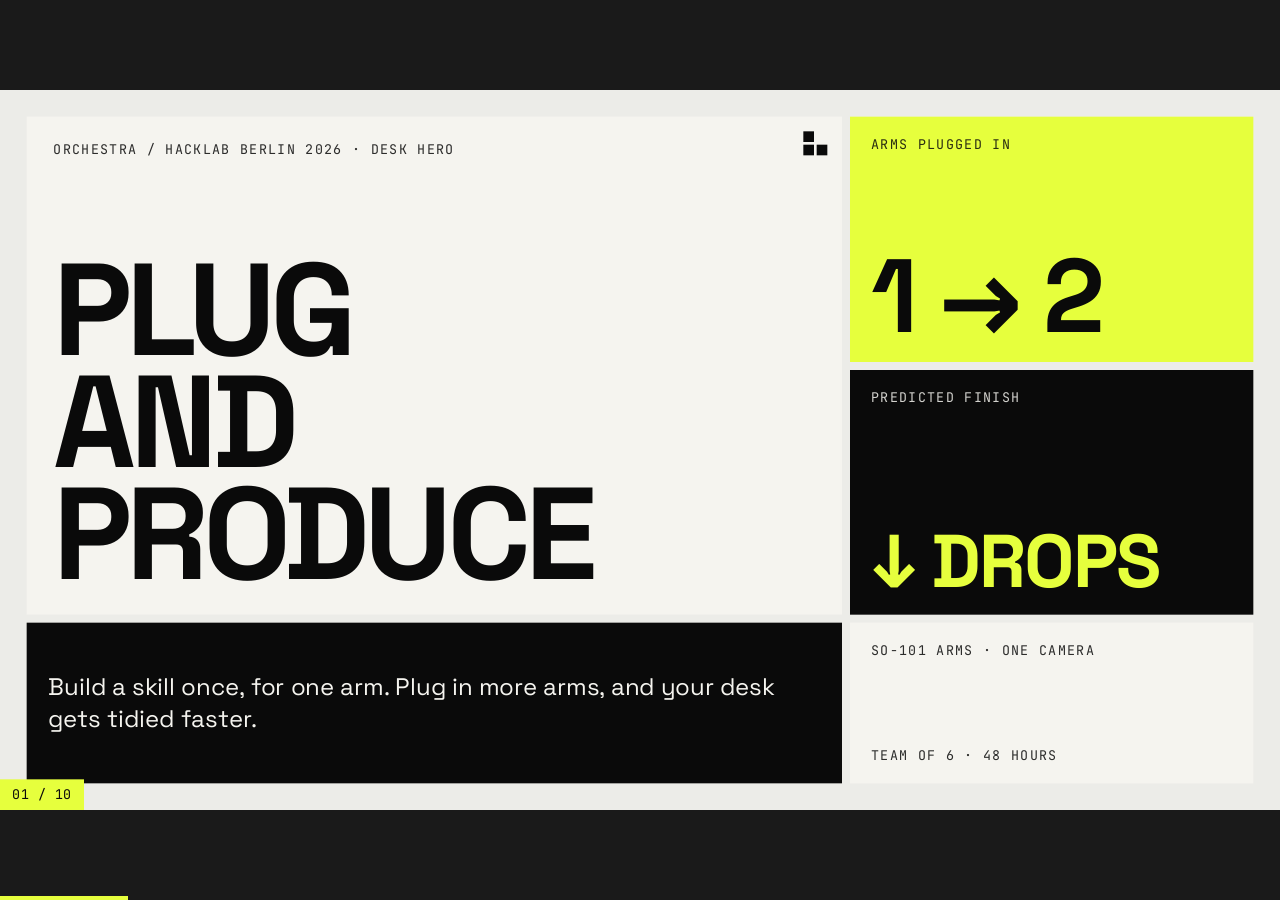
==== docs/deck/index.html @ 1a82397e "Pitch deck online: docs/deck (published copy of presentation/index.html on the presentation branch, " ====
<!DOCTYPE html>
<html lang="en">
<head>
<meta charset="UTF-8">
<meta name="viewport" content="width=device-width, initial-scale=1.0">
<title>Plug and Produce · Orchestra</title>

<!-- Fonts: Space Grotesk (display + body), JetBrains Mono (labels) -->
<link rel="preconnect" href="https://fonts.googleapis.com">
<link rel="preconnect" href="https://fonts.gstatic.com" crossorigin>
<link href="https://fonts.googleapis.com/css2?family=Space+Grotesk:wght@400;500;700&family=JetBrains+Mono:wght@400;500&display=swap" rel="stylesheet">

<style>
/* ===========================================
   THEME: Neo-Grid Bold
   Change these to restyle the whole deck
   =========================================== */
:root {
    --paper: #F5F4EF;
    --bg: #ECECE8;
    --ink: #0A0A0A;
    --lemon: #E6FF3D;
    --muted: #8A8A85;
    --stage-bg: #1A1A1A;
    --slide-bg: var(--bg);

    --font-display: 'Space Grotesk', 'Helvetica Neue', Helvetica, Arial, sans-serif;
    --font-mono: 'JetBrains Mono', ui-monospace, monospace;

    --ease-out-expo: cubic-bezier(0.16, 1, 0.3, 1);
}

* { margin: 0; padding: 0; box-sizing: border-box; }

/* ===========================================
   FIXED 16:9 STAGE: MANDATORY BASE STYLES
   (viewport-base.css, included in full)
   =========================================== */
html,
body {
    width: 100%;
    height: 100%;
    margin: 0;
    overflow: hidden;
    background: var(--stage-bg, #000);
}

.deck-viewport {
    position: fixed;
    inset: 0;
    overflow: hidden;
    background: var(--stage-bg, #000);
}

.deck-stage {
    position: absolute;
    left: 0;
    top: 0;
    width: 1920px;
    height: 1080px;
    overflow: hidden;
    transform-origin: 0 0;
    background: var(--slide-bg, #fff);
}

.slide {
    position: absolute;
    inset: 0;
    width: 1920px;
    height: 1080px;
    overflow: hidden;
    display: block;
    visibility: hidden;
    opacity: 0;
    pointer-events: none;
    background: var(--slide-bg, #fff);
}

.slide.active,
.slide.visible {
    visibility: visible;
    opacity: 1;
    pointer-events: auto;
    z-index: 1;
}

img,
video,
canvas,
svg {
    max-width: 100%;
    max-height: 100%;
}

.deck-controls {
    position: fixed;
    left: 50%;
    bottom: 22px;
    transform: translateX(-50%);
    z-index: 1000;
}

@media print {
    html,
    body {
        width: 1920px;
        height: auto;
        overflow: visible;
        background: #fff;
    }

    .deck-viewport {
        position: static;
        overflow: visible;
        background: #fff;
    }

    .deck-stage {
        position: static;
        width: auto;
        height: auto;
        transform: none !important;
        background: none;
    }

    .slide {
        position: relative;
        display: block !important;
        visibility: visible !important;
        opacity: 1 !important;
        pointer-events: auto !important;
        width: 1920px;
        height: 1080px;
        break-after: page;
        page-break-after: always;
    }

    .slide:last-child {
        break-after: auto;
        page-break-after: auto;
    }

    .deck-controls {
        display: none !important;
    }
}

@media (prefers-reduced-motion: reduce) {
    *,
    *::before,
    *::after {
        animation-duration: 0.01ms !important;
        transition-duration: 0.2s !important;
    }
}

/* ===========================================
   GRID FRAME: 12 columns x 8 rows, 40px inset, 12px gaps
   Place panels with inline grid-column / grid-row spans
   =========================================== */
.slide { font-family: var(--font-display); color: var(--ink); }

.frame {
    position: absolute;
    inset: 40px;
    display: grid;
    grid-template-columns: repeat(12, 1fr);
    grid-template-rows: repeat(8, 1fr);
    gap: 12px;
}

/* ===========================================
   PANELS: paper (default), ink (inverted), lemon (signal)
   No radius, no shadow: depth comes from color adjacency
   =========================================== */
.p {
    position: relative;
    overflow: hidden;
    background: var(--paper);
    padding: 28px 32px;
    display: flex;
    flex-direction: column;
    gap: 18px;
    min-width: 0;
    min-height: 0;
}
.p.ink { background: var(--ink); color: var(--paper); }
.p.lemon { background: var(--lemon); color: var(--ink); }
.p.between { justify-content: space-between; }
.p.end { justify-content: flex-end; }
.p.pad-lg { padding: 36px 40px; }
/* Card bodies reserve equal lines so headlines in a row line up */
.p.between > div:last-child > p.bsm { min-height: 4.35em; }
.p.between > div:last-child > p.body { min-height: 2.7em; }

/* ===========================================
   TYPOGRAPHY
   Display = Space Grotesk 700 uppercase; body = 400 mixed case;
   labels = JetBrains Mono uppercase, tracked
   =========================================== */
.lab {
    font: 400 20px/1.35 var(--font-mono);
    letter-spacing: 0.1em;
    text-transform: uppercase;
    opacity: 0.85;
}
.lab-sm { font: 400 16px/1.4 var(--font-mono); letter-spacing: 0.1em; text-transform: uppercase; opacity: 0.8; }

.display, .title, .sub, .ch, .h3, .stat, .stat-lg, .stat-sm, .secnum {
    font-family: var(--font-display);
    font-weight: 700;
    text-transform: uppercase;
}
.display { font-size: 132px; line-height: 0.92; letter-spacing: -0.02em; }
.title   { font-size: 88px;  line-height: 0.95; letter-spacing: -0.015em; }
.sub     { font-size: 56px;  line-height: 1.0;  letter-spacing: -0.01em; }
.ch      { font-size: 44px;  line-height: 1.0;  letter-spacing: -0.01em; }
.h3      { font-size: 30px;  line-height: 1.05; letter-spacing: -0.005em; }
.stat    { font-size: 156px; line-height: 0.9;  letter-spacing: -0.03em; }
.stat-lg { font-size: 240px; line-height: 0.85; letter-spacing: -0.04em; }
.stat-sm { font-size: 96px;  line-height: 0.9;  letter-spacing: -0.03em; }
.secnum  { font-size: 320px; line-height: 0.85; letter-spacing: -0.05em; }

.body    { font: 400 28px/1.35 var(--font-display); }
.body-lg { font: 400 36px/1.3 var(--font-display); }
.bsm     { font: 400 22px/1.45 var(--font-display); }
.mono { font-family: var(--font-mono); }

/* Headline emphasis: <mark> = lemon swatch, <em> = lemon color, upright */
mark { background: var(--lemon); color: var(--ink); padding: 0 8px; }
em { font-style: normal; color: var(--lemon); }
.p.lemon em, .p:not(.ink) em { color: var(--ink); background: var(--lemon); padding: 0 6px; }

/* ===========================================
   DECORATIVE MARKS
   =========================================== */
.corner {
    position: absolute; top: 22px; right: 22px;
    width: 36px; height: 36px;
    display: grid; grid-template: 1fr 1fr / 1fr 1fr; gap: 4px;
}
.corner i { background: currentColor; }
.corner i:nth-child(2) { background: transparent; }

.blockmark {
    width: 96px; height: 96px;
    display: grid; grid-template: 1fr 1fr / 1fr 1fr; gap: 6px;
}
.blockmark i:nth-child(1), .blockmark i:nth-child(4) { background: currentColor; }

/* Page-number tag, bottom-left of every slide */
.pagenum {
    position: absolute; left: 0; bottom: 0; z-index: 2;
    font: 400 20px var(--font-mono); letter-spacing: 0.04em;
    padding: 10px 18px;
    background: var(--paper); color: var(--ink);
}
.pagenum.invert { background: var(--ink); color: var(--paper); }
.pagenum.lemon { background: var(--lemon); color: var(--ink); }

/* Status chips (0-radius "pills") */
.chips { display: flex; flex-wrap: wrap; gap: 12px; }
.chip {
    font: 500 20px var(--font-mono); letter-spacing: 0.08em; text-transform: uppercase;
    padding: 8px 14px; border: 1.5px solid currentColor;
}
.chip.yes { background: var(--lemon); color: var(--ink); border-color: var(--ink); }

/* ===========================================
   REVEAL ANIMATION: panels rise in, staggered, when a slide becomes visible
   =========================================== */
.frame > .p {
    opacity: 0;
    transform: translateY(24px);
    transition: opacity 0.55s var(--ease-out-expo), transform 0.55s var(--ease-out-expo);
}
.slide.visible .frame > .p { opacity: 1; transform: none; }
.frame > .p:nth-child(1) { transition-delay: 0.05s; }
.frame > .p:nth-child(2) { transition-delay: 0.15s; }
.frame > .p:nth-child(3) { transition-delay: 0.25s; }
.frame > .p:nth-child(4) { transition-delay: 0.35s; }
.frame > .p:nth-child(5) { transition-delay: 0.45s; }
.frame > .p:nth-child(6) { transition-delay: 0.55s; }
.frame > .p:nth-child(7) { transition-delay: 0.65s; }
.frame > .p:nth-child(8) { transition-delay: 0.75s; }

/* ===========================================
   SLIDE 3: LIVE COUNTDOWN WIDGET (example numbers, see slide 6)
   =========================================== */
.clock-time {
    font: 700 132px/0.9 var(--font-display); letter-spacing: -0.03em;
    color: var(--lemon); font-variant-numeric: tabular-nums;
}
.lanes { display: grid; gap: 14px; }
.lane { display: grid; grid-template-columns: 92px 1fr; align-items: center; gap: 14px; opacity: 0.25; transition: opacity 0.4s; }
.lane.on { opacity: 1; }
.lane .bar { height: 34px; display: flex; gap: 6px; }
.lane .bar i { display: block; height: 100%; background: var(--paper); transform: scaleX(0); transform-origin: left; transition: transform 0.6s var(--ease-out-expo); }
.lane.on .bar i { transform: scaleX(1); }
.lane .bar i.l { background: var(--lemon); }
.limit-tag { align-self: flex-start; }

/* ===========================================
   SLIDE 4: FLOW ARROW
   =========================================== */
.arrow { width: 56px; height: 56px; position: absolute; right: 24px; top: 24px; }

/* ===========================================
   SLIDE 5: DEMO BEATS
   =========================================== */
.film { position: relative; padding: 0; overflow: hidden; background: var(--ink); }
.film video { position: absolute; inset: 0; width: 100%; height: 100%; object-fit: contain; background: var(--ink); }
.film .missing { position: absolute; inset: 0; display: none; align-items: center; justify-content: center; text-align: center; padding: 40px; color: var(--paper); font: 500 24px/1.4 var(--font-mono); }
.film.nofilm video { display: none; }
.film.nofilm .missing { display: flex; }
.beats { list-style: none; display: grid; gap: 30px; }
.beats li { display: grid; grid-template-columns: 72px 1fr; gap: 20px; align-items: baseline; }
.beats .n { font: 500 24px var(--font-mono); letter-spacing: 0.06em; color: var(--lemon); }
.beats .t { font: 400 30px/1.3 var(--font-display); }
.beats b { font-weight: 700; text-transform: uppercase; letter-spacing: -0.005em; }

/* ===========================================
   SLIDE 6: BAR CHART (ideal 1/N vs lower bound)
   =========================================== */
.chart { flex: 1; display: grid; grid-template-columns: repeat(4, 1fr); gap: 40px; align-items: end;
         border-left: 2px solid var(--ink); border-bottom: 2px solid var(--ink); padding: 0 32px; min-height: 0; }
.grp { height: 100%; display: flex; align-items: flex-end; gap: 10px; position: relative; }
.bar-v { flex: 1; position: relative; transform: scaleY(0); transform-origin: bottom; transition: transform 0.8s var(--ease-out-expo); }
.slide.visible .bar-v { transform: scaleY(1); }
.grp:nth-child(2) .bar-v { transition-delay: 0.15s; }
.grp:nth-child(3) .bar-v { transition-delay: 0.3s; }
.grp:nth-child(4) .bar-v { transition-delay: 0.45s; }
.bar-v.a { background: var(--ink); }
.bar-v.b { background: var(--lemon); border: 1.5px solid var(--ink); }
.bar-v span { position: absolute; top: -34px; left: 0; right: 0; text-align: center; font: 500 20px var(--font-mono); }
.xaxis { display: grid; grid-template-columns: repeat(4, 1fr); gap: 40px; padding: 0 32px 0 34px; }
.xaxis div { text-align: center; }
.legend { display: flex; gap: 28px; align-items: center; }
.sw { display: inline-block; width: 22px; height: 22px; vertical-align: -4px; margin-right: 10px; }
.sw.a { background: var(--ink); }
.sw.b { background: var(--lemon); border: 1.5px solid var(--ink); }
.formula { font: 500 38px/1.35 var(--font-mono); letter-spacing: 0.01em; }
.formula u { text-decoration: none; border-bottom: 3px solid var(--lemon); }

/* ===========================================
   PRESENTER CHROME (outside the stage)
   Progress bar, notes overlay (N), edit toggle (E)
   =========================================== */
.progress { position: fixed; left: 0; bottom: 0; height: 4px; background: var(--lemon); z-index: 1001; transition: width 0.3s; }
.notes { display: none; }
#notesPanel {
    position: fixed; left: 0; right: 0; bottom: 0; z-index: 1002;
    background: rgba(10, 10, 10, 0.92); color: var(--paper);
    font: 400 18px/1.5 var(--font-display); padding: 18px 28px 24px;
    transform: translateY(100%); transition: transform 0.25s;
}
#notesPanel.show { transform: none; }
#notesPanel .lab { color: var(--lemon); margin-bottom: 6px; }

.edit-hotzone { position: fixed; top: 0; left: 0; width: 80px; height: 80px; z-index: 10000; cursor: pointer; }
.edit-toggle {
    position: fixed; top: 16px; left: 16px; z-index: 10001;
    font: 500 14px var(--font-mono); letter-spacing: 0.08em; text-transform: uppercase;
    background: var(--lemon); color: var(--ink); border: 0; padding: 10px 14px; cursor: pointer;
    opacity: 0; pointer-events: none; transition: opacity 0.3s ease;
}
.edit-toggle.show, .edit-toggle.active { opacity: 1; pointer-events: auto; }
body.editing .deck-stage [contenteditable="true"]:focus { outline: 3px dashed var(--lemon); outline-offset: 4px; }
</style>
</head>
<body>
<div class="deck-viewport">
<main class="deck-stage" id="deckStage">

<!-- =========================================================
     01 / COVER
     ========================================================= -->
<section class="slide" aria-label="Plug and Produce">
  <div class="frame">
    <div class="p pad-lg between" style="grid-column:1/span 8;grid-row:1/span 6">
      <div class="lab">Orchestra / HackLab Berlin 2026 &middot; Desk Hero</div>
      <div class="corner"><i></i><i></i><i></i><i></i></div>
      <h1 class="display" style="font-size:196px;line-height:.86;letter-spacing:-.045em">Plug<br>and<br>Produce</h1>
    </div>
    <div class="p lemon between" style="grid-column:9/span 4;grid-row:1/span 3">
      <div class="lab">Arms plugged in</div>
      <div class="stat">1&nbsp;&rarr;&nbsp;2</div>
    </div>
    <div class="p ink between" style="grid-column:9/span 4;grid-row:4/span 3">
      <div class="lab">Predicted finish</div>
      <div class="stat-sm" style="font-size:112px;color:var(--lemon)">&darr;&nbsp;Drops</div>
    </div>
    <div class="p ink" style="grid-column:1/span 8;grid-row:7/span 2;justify-content:center">
      <p class="body-lg">Build a skill once, for one arm. Plug in more arms, and your desk gets tidied faster.</p>
    </div>
    <div class="p between" style="grid-column:9/span 4;grid-row:7/span 2">
      <div class="lab">SO-101 arms &middot; one camera</div>
      <div class="lab">Team of 6 &middot; 48 hours</div>
    </div>
  </div>
  <div class="pagenum lemon">01 / 10</div>
  <aside class="notes">We're Orchestra. Your desk is a mess. Point a camera at it and the arms tidy it. In a hurry? Plug in another arm and watch the finish time drop. (~15 s)</aside>
</section>

<!-- =========================================================
     02 / PROBLEM
     ========================================================= -->
<section class="slide" aria-label="The problem">
  <div class="frame">
    <div class="p pad-lg between" style="grid-column:1/span 7;grid-row:1/span 4">
      <div class="lab">The problem / your desk</div>
      <div class="corner"><i></i><i></i><i></i><i></i></div>
      <h2 class="title">A desk robot does<br><mark>one trained thing</mark></h2>
    </div>
    <div class="p lemon between" style="grid-column:8/span 5;grid-row:1/span 4">
      <div class="lab">Training runs we need for a new object on the desk</div>
      <div class="stat-lg">0</div>
    </div>
    <div class="p ink between" style="grid-column:1/span 4;grid-row:5/span 4">
      <div class="stat-sm" style="color:var(--lemon)">01</div>
      <div><div class="ch" style="margin-bottom:14px">New object</div><p class="body">A trained policy only knows what it was shown. One independent test on this arm: 30&ndash;40% success after 50 demos.</p></div>
    </div>
    <div class="p between" style="grid-column:5/span 4;grid-row:5/span 4">
      <div class="stat-sm">02</div>
      <div><div class="ch" style="margin-bottom:14px">In a hurry</div><p class="body">An SO-101 costs about $100. But every new arm setup means new data and new training.</p></div>
    </div>
    <div class="p ink between" style="grid-column:9/span 4;grid-row:5/span 4">
      <div class="stat-sm" style="color:var(--lemon)">03</div>
      <div><div class="ch" style="margin-bottom:14px">More arms</div><p class="body">Published multi-arm systems get 1.5&ndash;3&times;, not N&times;. Nothing tells you why.</p></div>
    </div>
  </div>
  <div class="pagenum">02 / 10</div>
  <aside class="notes">Desk robots today are trained for one chore with the objects they saw. One independent test on this very arm got 30 to 40 percent success after 50 demonstrations. The arm itself is the cheap part, about a hundred dollars. Putting a second one to work is the hard part: new data, or re-programming. And more arms is never N times faster: published systems get 1.5 to 3 times, with nothing telling you why. Ours needs no training per object: a camera model names what is on the desk. (~35 s) Sources if asked: Tiensmith 2026 blog test (ACT about 40%, SmolVLA and pi0.5 about 30%); Hugging Face launch price; our research report for the 1.5 to 3 times range.</aside>
</section>

<!-- =========================================================
     03 / IDEA
     ========================================================= -->
<section class="slide" aria-label="The idea" data-countdown>
  <div class="frame">
    <div class="p pad-lg between" style="grid-column:1/span 9;grid-row:1/span 3">
      <div class="lab">The idea</div>
      <h2 class="title" style="font-size:84px">Press Go. Plug in.<br><mark>Watch the clock drop.</mark></h2>
    </div>
    <div class="p lemon between" style="grid-column:1/span 3;grid-row:4/span 5">
      <div class="stat-sm">01</div>
      <div>
        <div class="ch" style="margin-bottom:14px">See</div>
        <p class="bsm">A camera model reads the desk, names each thing, decides where it goes and writes the steps.</p>
      </div>
    </div>
    <div class="p between" style="grid-column:4/span 3;grid-row:4/span 5">
      <div class="stat-sm">02</div>
      <div>
        <div class="ch" style="margin-bottom:14px">Split</div>
        <p class="bsm">The planner gives every step to an arm and predicts the finish time.</p>
      </div>
    </div>
    <div class="p ink between" style="grid-column:7/span 3;grid-row:4/span 5">
      <div class="stat-sm" style="color:var(--lemon)">03</div>
      <div>
        <div class="ch" style="margin-bottom:14px">Re-split</div>
        <p class="bsm">An arm joins, leaves or fails: running steps stay put, the rest is re-planned live.</p>
      </div>
    </div>
    <div class="p ink between" style="grid-column:10/span 3;grid-row:1/span 8">
      <div class="lab">Predicted finish &middot; our planner</div>
      <div class="clock-time" id="clockTime">2:00</div>
      <div class="chip yes limit-tag" id="clockLimit">Limit: arms</div>
      <div class="lanes">
        <div class="lane on" data-lane="1"><span class="lab">Arm 1</span><div class="bar"><i style="width:30%"></i><i style="width:22%"></i><i style="width:26%"></i></div></div>
        <div class="lane" data-lane="2"><span class="lab">Arm 2</span><div class="bar"><i class="l" style="width:28%"></i><i class="l" style="width:24%"></i></div></div>
        <div class="lane" data-lane="3"><span class="lab">Arm 3</span><div class="bar"><i style="width:34%"></i></div></div>
      </div>
      <div class="lab-sm">Sort 12 objects &middot; planner output on today's code</div>
    </div>
  </div>
  <div class="pagenum invert">03 / 10</div>
  <aside class="notes">The pitch in one line: modular skills. Build a skill once, for one arm. Plug in more arms and Orchestra deploys it across all of them, with no new training and no re-programming. Three moves. See: a camera model reads the desk and writes the steps. Split: the planner assigns steps and predicts the finish. Re-split: when an arm joins, leaves or fails, we re-plan the rest live. The clock on the right is our planner's real output for the 12-object sort: watch it drop as arms join, then stop when a shared bin binds. (~35 s)</aside>
</section>

<!-- =========================================================
     04 / HOW IT WORKS
     ========================================================= -->
<section class="slide" aria-label="How it works">
  <div class="frame">
    <div class="p pad-lg between" style="grid-column:1/span 5;grid-row:1/span 2">
      <div class="lab">How it works</div>
      <h2 class="sub">One loop, <mark>any arm</mark></h2>
    </div>
    <div class="p ink between" style="grid-column:6/span 7;grid-row:1/span 2">
      <div class="lab">The one contract every arm speaks</div>
      <p class="body-lg"><span class="mono" style="color:var(--lemon);font-size:32px;white-space:nowrap">execute(task) &rarr; ok | failed | timeout | arm_down</span><br>Every arm runs the same skills. Orchestra manages the rest.</p>
    </div>

    <div class="p between" style="grid-column:1/span 3;grid-row:3/span 3">
      <svg class="arrow" viewBox="0 0 64 64" aria-hidden="true"><path d="M8 32h44M36 16l16 16-16 16" fill="none" stroke="currentColor" stroke-width="6"/></svg>
      <div class="lab">Ops &middot; 01</div>
      <div><div class="h3" style="margin-bottom:10px">Camera + VLM</div><p class="bsm">Qwen3-VL points at each object; ArUco markers map pixels onto the table.</p></div>
    </div>
    <div class="p lemon between" style="grid-column:4/span 3;grid-row:3/span 3">
      <svg class="arrow" viewBox="0 0 64 64" aria-hidden="true"><path d="M8 32h44M36 16l16 16-16 16" fill="none" stroke="currentColor" stroke-width="6"/></svg>
      <div class="lab">Ops &middot; 02</div>
      <div><div class="h3" style="margin-bottom:10px">Planner</div><p class="bsm">Reach: only arms that can get to an object are offered it. Time: every step has an estimate, replaced by each arm's measured times.</p></div>
    </div>
    <div class="p between" style="grid-column:7/span 3;grid-row:3/span 3">
      <svg class="arrow" viewBox="0 0 64 64" aria-hidden="true"><path d="M8 32h44M36 16l16 16-16 16" fill="none" stroke="currentColor" stroke-width="6"/></svg>
      <div class="lab">Ops &middot; 03</div>
      <div><div class="h3" style="margin-bottom:10px">Executor</div><p class="bsm">One arm at a time in a shared area. Retries, heartbeat, and a re-plan on every event.</p></div>
    </div>
    <div class="p ink between" style="grid-column:10/span 3;grid-row:3/span 3">
      <div class="lab">Action &middot; 04</div>
      <div><div class="h3" style="margin-bottom:10px">Arm workers</div><p class="bsm">Pick and place by calibrated IK: the same skill on every arm. X-VLA (0.9B), fine-tuned on 41 demos, fits the same call.</p></div>
    </div>

    <div class="p lemon between" style="grid-column:1/span 4;grid-row:6/span 3">
      <div class="lab">Hardware</div>
      <div><div class="h3" style="margin-bottom:10px">Discovery</div><p class="bsm">Arm plugged in or out: its worker starts, homes slowly, joins the plan.</p></div>
    </div>
    <div class="p between" style="grid-column:5/span 4;grid-row:6/span 3">
      <div class="lab">Ops</div>
      <div><div class="h3" style="margin-bottom:10px">Event log</div><p class="bsm">Append-only JSON lines. The screen reads only this.</p></div>
    </div>
    <div class="p ink between" style="grid-column:9/span 4;grid-row:6/span 3">
      <div class="lab">Ops</div>
      <div><div class="h3" style="margin-bottom:10px">Live screen</div><p class="bsm">Countdown, what-if for 1&ndash;4 arms, the limit in words, plan vs actual.</p></div>
    </div>
  </div>
  <div class="pagenum invert">04 / 10</div>
  <aside class="notes">Left to right. The camera model names what is on the desk and writes the steps. Reach: we know where each arm stands, so a step is only offered to arms that can get to the object. Time: every step has an estimate, and after the first few the planner uses each arm's own measured times, so the finish time on screen gets more honest as it runs. The executor keeps two arms out of the same spot and re-plans on every event. Plugging in an arm is just one more event. (~40 s)</aside>
</section>

<!-- =========================================================
     05 / LIVE DEMO CUE
     ========================================================= -->
<section class="slide" aria-label="Live demo">
  <div class="frame">
    <div class="p film" style="grid-column:1/span 8;grid-row:1/span 8">
      <video src="media/real_two_arms.mp4" controls muted playsinline preload="metadata" onerror="this.parentNode.classList.add('nofilm')"></video>
      <div class="missing">Film of the real run:<br>media/real_two_arms.mp4</div>
    </div>
    <div class="p ink pad-lg" style="grid-column:9/span 4;grid-row:1/span 8;justify-content:center">
      <ol class="beats">
        <li><span class="n">01</span><span class="t"><b>See.</b> The camera reads the desk and splits the work.</span></li>
        <li><span class="n">02</span><span class="t"><b>Go.</b> One arm tidies; the clock runs.</span></li>
        <li><span class="n">03</span><span class="t"><b>Plug in.</b> A second arm, found by its USB.</span></li>
        <li><span class="n">04</span><span class="t"><b>Re-plan.</b> The rest is re-split, live.</span></li>
        <li><span class="n">05</span><span class="t"><b>Together.</b> Both arms finish the desk.</span></li>
      </ol>
    </div>
  </div>
  <div class="pagenum invert">05 / 10</div>
  <aside class="notes">Play the film, shot on our own table (click the video). Narrate each beat over it; keep quiet at the plug-in and let the screen do the talking. Say only what the film shows. If the rig is on stage and behaving, offer a judge to put their own object on the desk. (~90 s)</aside>
</section>

<!-- =========================================================
     06 / THREE ARMS, SIMULATED
     ========================================================= -->
<section class="slide" aria-label="Three arms">
  <div class="frame">
    <div class="p film" style="grid-column:1/span 8;grid-row:1/span 8">
      <video src="../media/pyramid_isaac_sim.mp4" controls muted playsinline preload="metadata" onerror="this.parentNode.classList.add('nofilm')"></video>
      <div class="missing">Simulation film:<br>docs/media/pyramid_isaac_sim.mp4</div>
    </div>
    <div class="p lemon between pad-lg" style="grid-column:9/span 4;grid-row:1/span 4">
      <div class="lab">Same planner, three arms, another job</div>
      <div class="ch">Arms join<br>as it runs</div>
    </div>
    <div class="p ink between" style="grid-column:9/span 4;grid-row:5/span 2">
      <div class="lab">Steps done, 14 boxes into a pyramid</div>
      <div class="stat-sm" style="color:var(--lemon)">28/28</div>
    </div>
    <div class="p between" style="grid-column:9/span 4;grid-row:7/span 2">
      <div class="lab">Simulated (MuJoCo, shown in Isaac Sim)</div>
      <p class="bsm">Arm 2 joins after 3 boxes, arm 3 after 7. Done in 110.5 s, no contact between arms.</p>
    </div>
  </div>
  <div class="pagenum invert">06 / 10</div>
  <aside class="notes">Two arms is what fits on our table. In simulation the same planner and executor run three: one arm starts alone, the second joins after three boxes, the third after seven, and nobody re-programs anything. A different job too, stacking a pyramid: the system does not care what the task is. Say clearly this one is simulated. (~25 s)</aside>
</section>

<!-- =========================================================
     07 / WHY IT STOPS SPEEDING UP
     ========================================================= -->
<section class="slide" aria-label="Why it stops speeding up">
  <div class="frame">
    <div class="p pad-lg between" style="grid-column:1/span 6;grid-row:1/span 3">
      <div class="lab">Why it stops speeding up</div>
      <h2 class="title" style="font-size:72px">More arms help<br><mark>until</mark> something<br>else binds</h2>
    </div>
    <div class="p ink between pad-lg" style="grid-column:7/span 6;grid-row:1/span 3">
      <div class="lab">Lower bound, computed on every re-plan</div>
      <div class="formula">finish &ge; max(<br>&nbsp;&nbsp;<u>work &divide; arms</u>,<br>&nbsp;&nbsp;<u>step order</u>, <u>busiest shared area</u> )</div>
      <div class="chips"><span class="chip yes">arms</span><span class="chip yes">order</span><span class="chip yes">resource:&lt;name&gt;</span></div>
    </div>
    <div class="p" style="grid-column:1/span 8;grid-row:4/span 5;gap:16px">
      <div class="legend lab"><span><i class="sw a"></i>Ideal 1/N</span><span><i class="sw b"></i>Our plan</span><span style="margin-left:auto">Sort 12 objects &middot; seconds</span></div>
      <div class="chart" id="scaleChart" style="margin-top:40px">
        <div class="grp"><div class="bar-v a" style="height:100%"><span>120</span></div><div class="bar-v b" style="height:100%"><span>120</span></div></div>
        <div class="grp"><div class="bar-v a" style="height:50%"><span>60</span></div><div class="bar-v b" style="height:53.3%"><span>64</span></div></div>
        <div class="grp"><div class="bar-v a" style="height:33.3%"><span>40</span></div><div class="bar-v b" style="height:45%"><span>54</span></div></div>
        <div class="grp"><div class="bar-v a" style="height:25%"><span>30</span></div><div class="bar-v b" style="height:45%"><span>54</span></div></div>
      </div>
      <div class="xaxis lab-sm" id="scaleAxis"><div>1 arm<br>limit: arms</div><div>2 arms<br>limit: arms</div><div>3 arms<br>limit: input bin</div><div>4 arms<br>limit: input bin</div></div>
    </div>
    <div class="p lemon between" style="grid-column:9/span 4;grid-row:4/span 3">
      <div class="lab">Planned speed-up (planner output), sort 12 objects, <span data-fact="scaling.best_arms">3</span> arms</div>
      <div class="stat" data-fact="scaling.best_speedup">2.2&times;</div>
    </div>
    <div class="p ink between" style="grid-column:9/span 4;grid-row:7/span 2">
      <div class="lab">Published multi-arm systems: 1.5&ndash;3&times;</div>
      <p class="body">Not N&times;. The screen names the limit, in words.</p>
    </div>
  </div>
  <div class="pagenum invert">07 / 10</div>
  <aside class="notes">Speed-up is never N times. The finish time can't beat the work split across arms, the longest chain of ordered steps, or the busiest shared area. We compute that bound on every re-plan and say which one binds. This chart is planned, not measured on real arms: our planner on today's code for a 12-object sort: the second arm nearly halves it, the third helps less, and the fourth adds nothing because everyone queues at the shared input bin. (~35 s)</aside>
</section>

<!-- =========================================================
     08 / BUILT THIS WEEKEND (numbers filled by update_deck.py)
     ========================================================= -->
<section class="slide" aria-label="Built this weekend">
  <div class="frame">
    <div class="p pad-lg between" style="grid-column:1/span 6;grid-row:1/span 3">
      <div class="lab">Where we are</div>
      <h2 class="title" style="font-size:80px">Built this<br><mark>weekend</mark></h2>
      <div class="lab-sm">From the repo &middot; main @ <span data-fact="main_sha">ec9f69e</span> &middot; <span data-fact="generated">Sat 21 Nov</span></div>
    </div>
    <div class="p lemon between" style="grid-column:7/span 3;grid-row:1/span 3">
      <div class="lab">Tests across team branches</div>
      <div class="stat" data-fact="show.tests">199</div>
    </div>
    <div class="p ink between" style="grid-column:10/span 3;grid-row:1/span 3">
      <div class="lab">Commits, all teams</div>
      <div class="stat" style="color:var(--lemon)" data-fact="show.commits">91</div>
    </div>
    <div class="p between" style="grid-column:1/span 3;grid-row:4/span 3">
      <div class="lab">Operations backlog done</div>
      <div class="stat-sm" data-fact="show.ops_backlog">16/22</div>
    </div>
    <div class="p ink between" style="grid-column:4/span 3;grid-row:4/span 3">
      <div class="lab">Action workstreams done</div>
      <div class="stat-sm" style="color:var(--lemon)" data-fact="show.action_work">12/13</div>
    </div>
    <div class="p between" style="grid-column:7/span 3;grid-row:4/span 3">
      <div class="lab">Arm pairs calibrated, teleoperating</div>
      <div class="stat-sm" data-fact="show.pairs">2</div>
    </div>
    <div class="p lemon between" style="grid-column:10/span 3;grid-row:4/span 3">
      <div class="lab">Two-arm demos, X-VLA policy trained in <span data-fact="show.policy_time">1 h 42 min</span></div>
      <div class="stat-sm" data-fact="show.policy_episodes">41</div>
    </div>
    <div class="p ink between" style="grid-column:1/span 6;grid-row:7/span 2">
      <div class="lab">Simulation</div>
      <p class="body">Sort 12 objects: <span data-fact="show.sim_steps">24/24</span> steps on <span data-fact="show.sim_arms">3</span> MuJoCo arms; a failed grasp recovers.</p>
    </div>
    <div class="p between" style="grid-column:7/span 6;grid-row:7/span 2">
      <div class="lab">Real arms, on film</div>
      <p class="body">Two SO-101s tidy 5 of 5 objects in 2:49, same skill on both. An arm plugged in mid-run joins in under 1 s.</p>
    </div>
  </div>
  <div class="pagenum">08 / 10</div>
  <aside class="notes">Where we are, straight from the repo: the camera, the planner and the live re-split work end to end; simulated arms run the whole sort; and since Sunday morning two real arms tidy the table together, with an arm joining mid-run in under a second. A learned policy is next: X-VLA, trained on our 41 two-arm demos, fits them to within <span data-fact="show.policy_error">0.9°</span>; its success on the arms is not measured yet. (~25 s)</aside>
</section>

<!-- =========================================================
     09 / UNDER THE HOOD + TEAM
     ========================================================= -->
<section class="slide" aria-label="Under the hood">
  <div class="frame">
    <div class="p lemon between" style="grid-column:1/span 3;grid-row:1/span 3">
      <div class="lab">CP-SAT proves the plan optimal at 4&ndash;8 arms</div>
      <div class="stat" style="font-size:128px">&lt;2&nbsp;s</div>
    </div>
    <div class="p between" style="grid-column:4/span 3;grid-row:1/span 3">
      <div class="lab">Switch plans only if 10% better, unless arms change or a step fails</div>
      <div class="stat" style="font-size:128px">10%</div>
    </div>
    <div class="p ink between" style="grid-column:7/span 3;grid-row:1/span 3">
      <div class="lab">Running steps moved by a re-plan</div>
      <div class="stat" style="font-size:128px;color:var(--lemon)">0</div>
    </div>
    <div class="p between" style="grid-column:10/span 3;grid-row:1/span 3">
      <div class="lab">Camera check per place step, Qwen3-VL on one laptop GPU</div>
      <div class="stat" style="font-size:128px">2.8&nbsp;s</div>
    </div>

    <div class="p ink between" style="grid-column:1/span 4;grid-row:4/span 5">
      <div class="lab">Hardware</div>
      <div>
        <div class="sub" style="margin-bottom:16px">Diego &amp; Om</div>
        <p class="bsm">Rig, calibration, safe motion. Two real arms picking by camera, aim fitted on logged grasps.</p>
      </div>
    </div>
    <div class="p between" style="grid-column:5/span 4;grid-row:4/span 5">
      <div class="lab">Action</div>
      <div>
        <div class="sub" style="margin-bottom:16px">Vivek &amp; Sahil</div>
        <p class="bsm">IK skills behind one worker, sort on 3 MuJoCo arms. X-VLA trained on 41 two-arm demos.</p>
      </div>
    </div>
    <div class="p lemon between" style="grid-column:9/span 4;grid-row:4/span 5">
      <div class="lab">Operations</div>
      <div>
        <div class="sub" style="margin-bottom:16px">Vato &amp; Aravind</div>
        <p class="bsm">Planners, live re-split, live screen, plug-in detection. Qwen3-VL reads the desk.</p>
      </div>
    </div>
  </div>
  <div class="pagenum lemon">09 / 10</div>
  <aside class="notes">Under the hood: CP-SAT proves optimal plans in under 2 s at 4 to 8 arms, with HEFT as the live default. We never move a running step, we only switch plans when it's clearly better, and the camera checks every place. Three teams, one contract between them. (~25 s)</aside>
</section>

<!-- =========================================================
     10 / CLOSE
     ========================================================= -->
<section class="slide" aria-label="Thank you">
  <div class="frame">
    <div class="p ink end pad-lg" style="grid-column:1/span 9;grid-row:1/span 6">
      <div class="corner" style="color:var(--lemon)"><i></i><i></i><i></i><i></i></div>
      <h2 class="display">Plug in an arm.<br><em>Watch the clock</em><br><em>drop.</em></h2>
    </div>
    <div class="p lemon between" style="grid-column:10/span 3;grid-row:1/span 6">
      <div class="blockmark"><i></i><i></i><i></i><i></i></div>
      <div>
        <div class="lab" style="margin-bottom:14px">Thank you</div>
        <div class="sub">Questions?</div>
      </div>
    </div>
    <div class="p between" style="grid-column:1/span 6;grid-row:7/span 2">
      <div class="lab">Beyond the desk</div>
      <p class="body">Today it tidies your desk. The same system runs a packing bench: add an arm, re-program nothing.</p>
    </div>
    <div class="p between" style="grid-column:7/span 6;grid-row:7/span 2">
      <div class="lab">Orchestra &middot; github.com/termvato/HFTeamA</div>
      <p class="body">Diego &middot; Om &middot; Vivek &middot; Sahil &middot; Vato &middot; Aravind</p>
    </div>
  </div>
  <div class="pagenum invert">10 / 10</div>
  <aside class="notes">The desk is the story: a messy desk, tidied, and faster when you plug in another arm. One sentence beyond the desk, no more: the same system runs a packing bench, add an arm and nobody re-programs anything. Plug in an arm, watch the clock drop. Thanks. (~15 s) Only if a judge asks about industry: factories installed 603,000 robots in 2025 (IFR, up 11%), and integrators quote set-up at 1.5 to 3 times the robot's price (a rough range, not a measurement).</aside>
</section>

</main>
</div>

<!-- Presenter chrome: outside the stage -->
<div class="progress" id="progress"></div>
<div id="notesPanel" aria-live="polite"><div class="lab">Speaker notes (N)</div><div id="notesText"></div></div>
<div class="edit-hotzone" id="editHotzone"></div>
<button class="edit-toggle" id="editToggle" title="Edit mode (E)">Edit</button>

<!-- Repo facts: regenerate with `python presentation/update_deck.py --fetch` -->
<!-- FACTS:START -->
<script type="application/json" id="deck-facts">
{
 "generated": "Sun 22 Nov 15:35",
 "main_sha": "5052ec9",
 "show": {
  "tests": 399,
  "commits": 242,
  "ops_backlog": "17/22",
  "action_work": "12/13",
  "followers": 2,
  "pairs": 2,
  "episodes": 20,
  "sim_steps": "24/24",
  "sim_arms": "3",
  "dry_1": "53 s",
  "dry_2": "37 s",
  "vlm_found": "6/6",
  "vlm_error": "0.6 cm",
  "policy_episodes": "41",
  "policy_time": "1 h 42 min",
  "policy_error": "0.9°"
 },
 "scaling": {
  "task": "sort12",
  "rows": [
   {
    "n": 1,
    "planned": 120.0,
    "bound": 120.0,
    "ideal": 120.0,
    "limit": "arms"
   },
   {
    "n": 2,
    "planned": 64.0,
    "bound": 60.0,
    "ideal": 60.0,
    "limit": "arms"
   },
   {
    "n": 3,
    "planned": 54.0,
    "bound": 54.0,
    "ideal": 40.0,
    "limit": "input bin"
   },
   {
    "n": 4,
    "planned": 54.0,
    "bound": 54.0,
    "ideal": 30.0,
    "limit": "input bin"
   }
  ],
  "best_speedup": "2.2×",
  "best_arms": 3
 }
}
</script>
<!-- FACTS:END -->

<script>
/* ===========================================
   REPO FACTS (written by presentation/update_deck.py)
   Missing facts leave the slide's own text in place
   =========================================== */
const FACTS = (() => {
    try { return JSON.parse(document.getElementById('deck-facts').textContent); }
    catch { return null; }
})();
const fact = (path) => path.split('.').reduce((o, k) => (o == null ? null : o[k]), FACTS);
const mmss = (s) => `${Math.floor(s / 60)}:${String(Math.round(s % 60)).padStart(2, '0')}`;

function applyFacts() {
    document.querySelectorAll('[data-fact]').forEach((el) => {
        const v = fact(el.dataset.fact);
        if (v != null) el.textContent = v;
    });
    const rows = fact('scaling.rows');
    if (!rows || !rows.length) return;
    const top = Math.max(...rows.map((r) => Math.max(r.planned, r.ideal)));
    const bar = (cls, v) => `<div class="bar-v ${cls}" style="height:${(100 * v / top).toFixed(1)}%"><span>${Math.round(v)}</span></div>`;
    const arms = (n) => `${n} arm${n > 1 ? 's' : ''}`;
    document.getElementById('scaleChart').innerHTML = rows.map((r) => `<div class="grp">${bar('a', r.ideal)}${bar('b', r.planned)}</div>`).join('');
    document.getElementById('scaleAxis').innerHTML = rows.map((r) => `<div>${arms(r.n)}<br>limit: ${r.limit}</div>`).join('');
}
applyFacts();

/* ===========================================
   SLIDE PRESENTATION CONTROLLER
   Keys: arrows / space / PgUp / PgDn / Home / End; N = notes; E = edit; Ctrl+S = save HTML
   =========================================== */
class SlidePresentation {
    constructor() {
        this.slides = [...document.querySelectorAll('.slide')];
        this.stage = document.getElementById('deckStage');
        this.progress = document.getElementById('progress');
        this.notesPanel = document.getElementById('notesPanel');
        this.notesText = document.getElementById('notesText');
        this.timers = [];
        this.editing = false;
        this.current = 0;
        this.slides.forEach((s, i) => {
            const pn = s.querySelector('.pagenum');
            const pad = (n) => String(n).padStart(2, '0');
            if (pn) pn.textContent = `${pad(i + 1)} / ${pad(this.slides.length)}`;
        });
        this.setupStageScale();
        this.setupKeyboardNav();
        this.setupTouchNav();
        this.setupWheelNav();
        this.setupEditing();
        const fromHash = parseInt(location.hash.slice(1), 10);
        this.show(Number.isFinite(fromHash) ? fromHash - 1 : 0);
    }

    setupStageScale() {
        const scale = () => {
            const k = Math.min(innerWidth / 1920, innerHeight / 1080);
            this.stage.style.transform =
                `translate(${(innerWidth - 1920 * k) / 2}px, ${(innerHeight - 1080 * k) / 2}px) scale(${k})`;
        };
        scale();
        addEventListener('resize', scale);
    }

    setupKeyboardNav() {
        document.addEventListener('keydown', (e) => {
            if (this.editing) {
                if (e.key === 'Escape') this.toggleEdit(false);
                if ((e.ctrlKey || e.metaKey) && e.key.toLowerCase() === 's') { e.preventDefault(); this.saveHtml(); }
                return;
            }
            const next = ['ArrowRight', 'ArrowDown', ' ', 'PageDown'];
            const prev = ['ArrowLeft', 'ArrowUp', 'PageUp'];
            if (next.includes(e.key)) { e.preventDefault(); this.show(this.current + 1); }
            else if (prev.includes(e.key)) { e.preventDefault(); this.show(this.current - 1); }
            else if (e.key === 'Home') this.show(0);
            else if (e.key === 'End') this.show(this.slides.length - 1);
            else if (e.key === 'n' || e.key === 'N') this.notesPanel.classList.toggle('show');
            else if (e.key === 'e' || e.key === 'E') this.toggleEdit(true);
        });
    }

    setupTouchNav() {
        let x0 = null;
        addEventListener('touchstart', (e) => { x0 = e.touches[0].clientX; }, { passive: true });
        addEventListener('touchend', (e) => {
            if (x0 === null || this.editing) return;
            const dx = e.changedTouches[0].clientX - x0;
            if (Math.abs(dx) > 50) this.show(this.current + (dx < 0 ? 1 : -1));
            x0 = null;
        });
    }

    setupWheelNav() {
        let locked = false;
        addEventListener('wheel', (e) => {
            if (locked || this.editing || Math.abs(e.deltaY) < 30) return;
            locked = true;
            this.show(this.current + (e.deltaY > 0 ? 1 : -1));
            setTimeout(() => { locked = false; }, 700);
        }, { passive: true });
    }

    show(index) {
        this.current = Math.max(0, Math.min(index, this.slides.length - 1));
        this.slides.forEach((s, i) => {
            s.classList.toggle('active', i === this.current);
            s.classList.toggle('visible', i === this.current);
        });
        this.progress.style.width = `${((this.current + 1) / this.slides.length) * 100}%`;
        const notes = this.slides[this.current].querySelector('.notes');
        this.notesText.textContent = notes ? notes.textContent : '';
        history.replaceState(null, '', `#${this.current + 1}`);
        this.runCountdown(this.slides[this.current]);
    }

    /* Slide 3 widget: arms light up one by one and the planned finish time drops */
    runCountdown(slide) {
        this.timers.forEach(clearTimeout);
        this.timers = [];
        if (!slide.hasAttribute('data-countdown')) return;
        const time = slide.querySelector('#clockTime');
        const limit = slide.querySelector('#clockLimit');
        const lanes = slide.querySelectorAll('.lane');
        const rows = fact('scaling.rows');
        const steps = rows && rows.length >= 3
            ? rows.slice(0, 3).map((r) => [mmss(r.planned), `Limit: ${r.limit}`])
            : [['2:00', 'Limit: arms'], ['1:04', 'Limit: arms'], ['0:54', 'Limit: input bin']];
        const apply = (n) => {
            lanes.forEach((l, i) => l.classList.toggle('on', i <= n));
            [time.textContent, limit.textContent] = steps[n];
        };
        apply(0);
        this.timers.push(setTimeout(() => apply(1), 1600));
        this.timers.push(setTimeout(() => apply(2), 3200));
    }

    /* ===========================================
       INLINE EDITING: hover top-left corner or press E; Esc exits; Ctrl+S downloads the HTML
       =========================================== */
    setupEditing() {
        const hotzone = document.getElementById('editHotzone');
        this.editBtn = document.getElementById('editToggle');
        let hide = null;
        const arm = () => { hide = setTimeout(() => { if (!this.editing) this.editBtn.classList.remove('show'); }, 400); };
        hotzone.addEventListener('mouseenter', () => { clearTimeout(hide); this.editBtn.classList.add('show'); });
        hotzone.addEventListener('mouseleave', arm);
        this.editBtn.addEventListener('mouseenter', () => clearTimeout(hide));
        this.editBtn.addEventListener('mouseleave', arm);
        hotzone.addEventListener('click', () => this.toggleEdit(!this.editing));
        this.editBtn.addEventListener('click', () => this.toggleEdit(!this.editing));
    }

    editableNodes() {
        return this.stage.querySelectorAll('h1, h2, p, .lab, .ch, .h3, .stat, .stat-lg, .stat-sm, .secnum, .beats .t, .chip');
    }

    toggleEdit(on) {
        this.editing = on;
        document.body.classList.toggle('editing', on);
        this.editBtn.classList.toggle('active', on);
        this.editBtn.textContent = on ? 'Done (Esc) · Save (Ctrl+S)' : 'Edit';
        this.editableNodes().forEach((n) => {
            if (on) n.setAttribute('contenteditable', 'true');
            else n.removeAttribute('contenteditable');
        });
    }

    saveHtml() {
        this.toggleEdit(false);
        const html = '<!DOCTYPE html>\n' + document.documentElement.outerHTML;
        const a = document.createElement('a');
        a.href = URL.createObjectURL(new Blob([html], { type: 'text/html' }));
        a.download = 'index.html';
        a.click();
        URL.revokeObjectURL(a.href);
    }
}

new SlidePresentation();
</script>
</body>
</html>
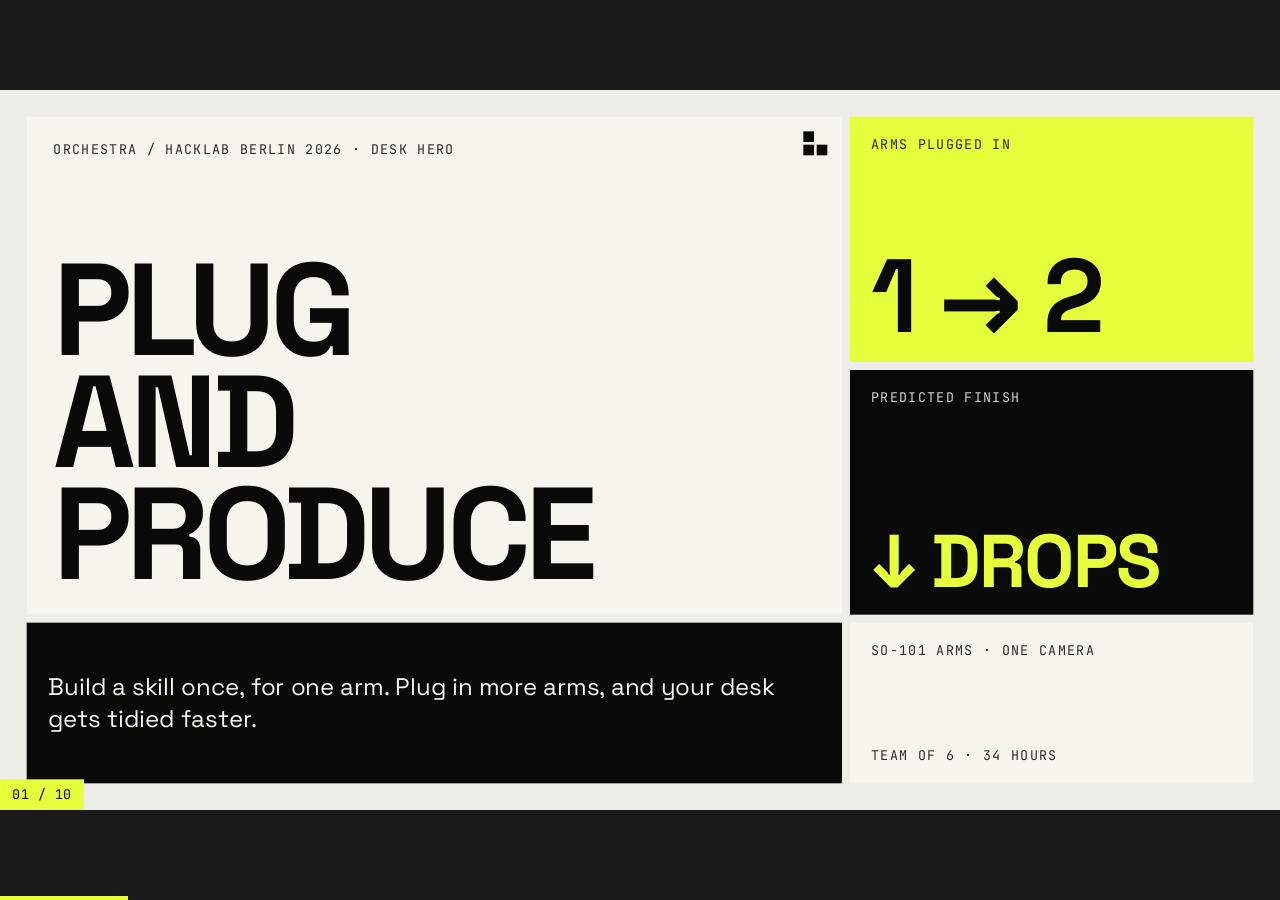
==== commit 191315dc: "Deck and video click-through: 34 hours (the hackathon's length), not 48" ====
--- a/docs/deck/index.html
+++ b/docs/deck/index.html
@@ -395,7 +395,7 @@
     </div>
     <div class="p between" style="grid-column:9/span 4;grid-row:7/span 2">
       <div class="lab">SO-101 arms &middot; one camera</div>
-      <div class="lab">Team of 6 &middot; 48 hours</div>
+      <div class="lab">Team of 6 &middot; 34 hours</div>
     </div>
   </div>
   <div class="pagenum lemon">01 / 10</div>
@@ -413,8 +413,8 @@
       <h2 class="title">A desk robot does<br><mark>one trained thing</mark></h2>
     </div>
     <div class="p lemon between" style="grid-column:8/span 5;grid-row:1/span 4">
-      <div class="lab">Training runs we need for a new object on the desk</div>
-      <div class="stat-lg">0</div>
+      <div class="lab">Demos to teach the skill, once</div>
+      <div><div class="stat-lg">41</div><p class="body" style="margin-top:18px">Extra demos to add another arm: 0</p></div>
     </div>
     <div class="p ink between" style="grid-column:1/span 4;grid-row:5/span 4">
       <div class="stat-sm" style="color:var(--lemon)">01</div>
@@ -430,7 +430,7 @@
     </div>
   </div>
   <div class="pagenum">02 / 10</div>
-  <aside class="notes">Desk robots today are trained for one chore with the objects they saw. One independent test on this very arm got 30 to 40 percent success after 50 demonstrations. The arm itself is the cheap part, about a hundred dollars. Putting a second one to work is the hard part: new data, or re-programming. And more arms is never N times faster: published systems get 1.5 to 3 times, with nothing telling you why. Ours needs no training per object: a camera model names what is on the desk. (~35 s) Sources if asked: Tiensmith 2026 blog test (ACT about 40%, SmolVLA and pi0.5 about 30%); Hugging Face launch price; our research report for the 1.5 to 3 times range.</aside>
+  <aside class="notes">Desk robots today are trained for one chore with the objects they saw. One independent test on this very arm got 30 to 40 percent success after 50 demonstrations. The arm itself is the cheap part, about a hundred dollars. Putting a second one to work is the hard part: new data, or re-programming. And more arms is never N times faster: published systems get 1.5 to 3 times, with nothing telling you why. Ours: the skill is taught once, from 41 demonstrations. Adding another arm needs none: Orchestra deploys the same skill on it. (~35 s) Sources if asked: Tiensmith 2026 blog test (ACT about 40%, SmolVLA and pi0.5 about 30%); Hugging Face launch price; our research report for the 1.5 to 3 times range.</aside>
 </section>
 
 <!-- =========================================================
